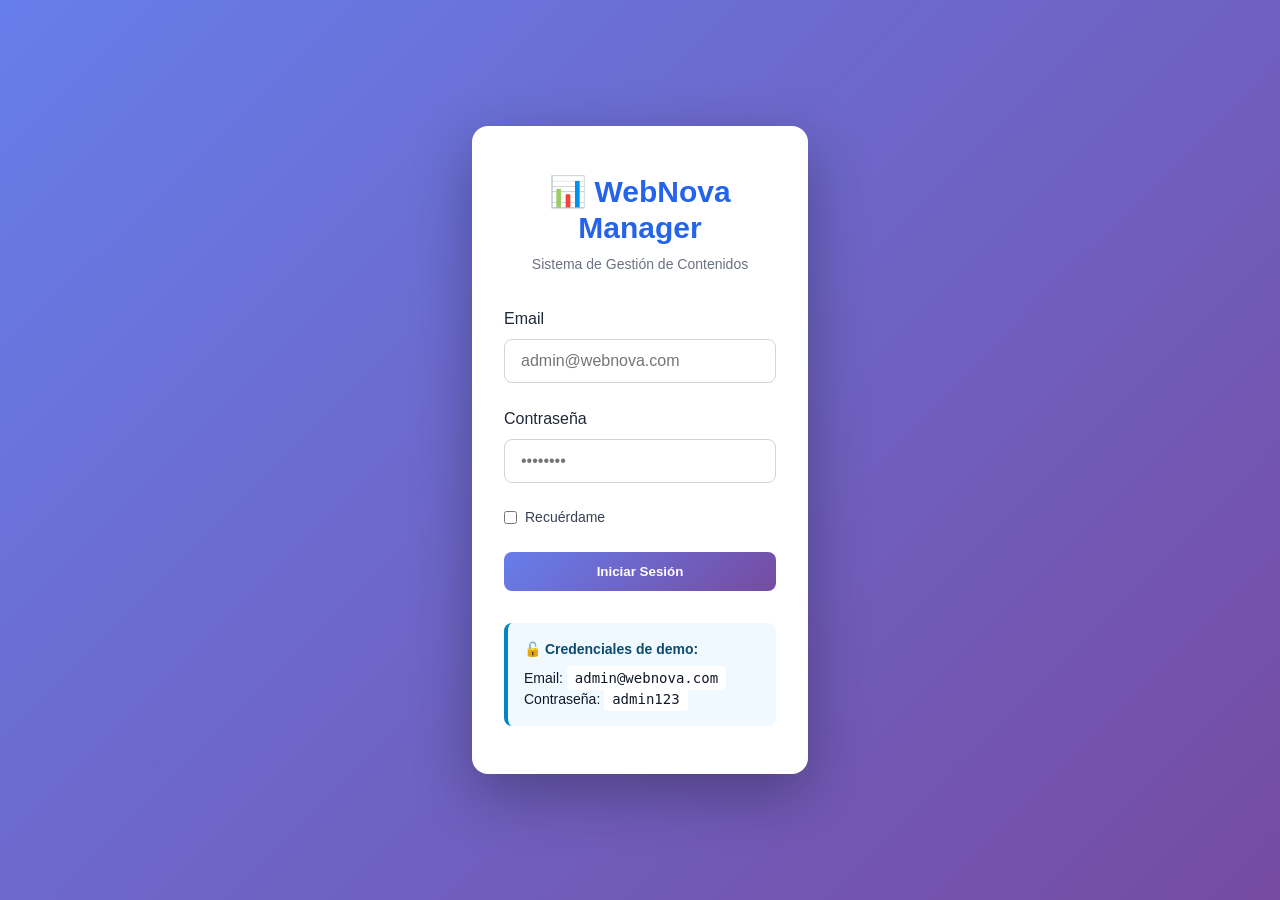
==== admin/index.html @ 4efecaa6 "chore: agregar .gitignore" ====
<!DOCTYPE html>
<html lang="es">
<head>
  <meta charset="UTF-8">
  <meta name="viewport" content="width=device-width, initial-scale=1.0">
  <title>WebNova Manager - Admin Login</title>
  <link rel="stylesheet" href="../assets/css/styles.css">
  <style>
    body {
      display: flex;
      justify-content: center;
      align-items: center;
      min-height: 100vh;
      background: linear-gradient(135deg, #667eea 0%, #764ba2 100%);
    }
    
    .login-container {
      width: 100%;
      max-width: 400px;
      padding: 2rem;
    }
    
    .login-card {
      background: white;
      padding: 3rem 2rem;
      border-radius: 1rem;
      box-shadow: 0 20px 60px rgba(0, 0, 0, 0.3);
    }
    
    .login-header {
      text-align: center;
      margin-bottom: 2rem;
    }
    
    .login-header h1 {
      color: #2563eb;
      margin-bottom: 0.5rem;
    }
    
    .login-header p {
      color: #6b7280;
      font-size: 0.875rem;
    }
    
    .form-group {
      margin-bottom: 1.5rem;
    }
    
    .form-group label {
      display: block;
      margin-bottom: 0.5rem;
      font-weight: 500;
      color: #1f2937;
    }
    
    .form-group input {
      width: 100%;
      padding: 0.75rem 1rem;
      border: 1px solid #d1d5db;
      border-radius: 0.5rem;
      font-size: 1rem;
      transition: all 250ms;
    }
    
    .form-group input:focus {
      outline: none;
      border-color: #2563eb;
      box-shadow: 0 0 0 3px rgba(37, 99, 235, 0.1);
    }
    
    .remember-me {
      display: flex;
      align-items: center;
      gap: 0.5rem;
      margin-bottom: 1.5rem;
      font-size: 0.875rem;
    }
    
    .remember-me input {
      width: auto;
      cursor: pointer;
    }
    
    .btn-login {
      width: 100%;
      padding: 0.75rem;
      background: linear-gradient(135deg, #667eea 0%, #764ba2 100%);
      color: white;
      border: none;
      border-radius: 0.5rem;
      font-weight: 600;
      cursor: pointer;
      transition: all 250ms;
    }
    
    .btn-login:hover {
      transform: translateY(-2px);
      box-shadow: 0 10px 20px rgba(0, 0, 0, 0.2);
    }
    
    .alert {
      margin-bottom: 1.5rem;
    }
    
    .demo-info {
      margin-top: 2rem;
      padding: 1rem;
      background: #f0f9ff;
      border-left: 4px solid #0284c7;
      border-radius: 0.5rem;
      font-size: 0.875rem;
    }
    
    .demo-info strong {
      display: block;
      margin-bottom: 0.5rem;
      color: #0c4a6e;
    }
    
    .demo-info code {
      background: white;
      padding: 0.25rem 0.5rem;
      border-radius: 0.25rem;
      font-family: monospace;
    }
  </style>
</head>
<body>
  <div class="login-container">
    <div class="login-card">
      <div class="login-header">
        <h1>📊 WebNova Manager</h1>
        <p>Sistema de Gestión de Contenidos</p>
      </div>
      
      <div id="alert"></div>
      
      <form id="loginForm" method="POST" action="../auth/login.php">
        <div class="form-group">
          <label for="email">Email</label>
          <input
            type="email"
            id="email"
            name="email"
            placeholder="admin@webnova.com"
            required
          >
        </div>

        <div class="form-group">
          <label for="password">Contraseña</label>
          <input
            type="password"
            id="password"
            name="password"
            placeholder="••••••••"
            required
          >
        </div>

        <div class="remember-me">
          <input type="checkbox" id="remember" name="remember">
          <label for="remember" style="margin: 0;">Recuérdame</label>
        </div>

        <button type="submit" class="btn-login">Iniciar Sesión</button>
      </form>
      
      <div class="demo-info">
        <strong>🔓 Credenciales de demo:</strong>
        Email: <code>admin@webnova.com</code><br>
        Contraseña: <code>admin123</code>
      </div>
    </div>
  </div>
  
  <script>
    // Verificar si ya hay sesión PHP en servidor
    // Esto se hará en middleware/auth.php (próximo paso)
    // Por ahora, solo manejamos el formulario

    // Manejar login con AJAX
    document.getElementById('loginForm').addEventListener('submit', function(e) {
      e.preventDefault(); // Evitar reload de página

      const email = document.getElementById('email').value;
      const password = document.getElementById('password').value;
      const alertDiv = document.getElementById('alert');
      const btn = document.querySelector('.btn-login');

      // Mostrar loading
      btn.disabled = true;
      btn.textContent = 'Verificando...';

      // Hacer POST a auth/login.php
      fetch('../auth/login.php', {
        method: 'POST',
        headers: {
          'Content-Type': 'application/x-www-form-urlencoded',
        },
        body: 'email=' + encodeURIComponent(email) + '&password=' + encodeURIComponent(password)
      })
      .then(response => response.json())
      .then(data => {
        if (data.success) {
          // ✓ Login exitoso
          alertDiv.innerHTML = '<div class="alert alert-success">✓ Acceso concedido. Redirigiendo...</div>';
          setTimeout(() => {
            // Redirigir a dashboard
            window.location.href = 'dashboard.php';
          }, 800);
        } else {
          // ✗ Error
          alertDiv.innerHTML = '<div class="alert alert-danger">✗ ' + data.error + '</div>';
          btn.disabled = false;
          btn.textContent = 'Iniciar Sesión';
          document.getElementById('password').value = '';
        }
      })
      .catch(error => {
        alertDiv.innerHTML = '<div class="alert alert-danger">✗ Error de conexión</div>';
        btn.disabled = false;
        btn.textContent = 'Iniciar Sesión';
        console.error('Error:', error);
      });
    });
  </script>
</body>
</html>
---- assets/css/styles.css ----
/* ════════════════════════════════════════════════════════════════════ */
/* WEBNOVA MANAGER - ESTILOS GLOBALES */
/* ════════════════════════════════════════════════════════════════════ */

:root {
  /* Colores Principales */
  --primary: #2563eb;
  --primary-light: #3b82f6;
  --primary-dark: #1e40af;
  --secondary: #64748b;
  --accent: #06b6d4;
  
  /* Grises */
  --gray-50: #f9fafb;
  --gray-100: #f3f4f6;
  --gray-200: #e5e7eb;
  --gray-300: #d1d5db;
  --gray-400: #9ca3af;
  --gray-500: #6b7280;
  --gray-600: #4b5563;
  --gray-700: #374151;
  --gray-800: #1f2937;
  --gray-900: #111827;
  
  /* Estados */
  --success: #10b981;
  --warning: #f59e0b;
  --danger: #ef4444;
  --info: #06b6d4;
  
  /* Espaciado */
  --spacing-xs: 0.25rem;
  --spacing-sm: 0.5rem;
  --spacing-md: 1rem;
  --spacing-lg: 1.5rem;
  --spacing-xl: 2rem;
  --spacing-2xl: 3rem;
  
  /* Tipografía */
  --font-sans: -apple-system, BlinkMacSystemFont, 'Segoe UI', 'Roboto', 'Oxygen', 'Ubuntu', 'Cantarell', sans-serif;
  --font-size-xs: 0.75rem;
  --font-size-sm: 0.875rem;
  --font-size-base: 1rem;
  --font-size-lg: 1.125rem;
  --font-size-xl: 1.25rem;
  --font-size-2xl: 1.5rem;
  --font-size-3xl: 1.875rem;
  
  /* Sombras */
  --shadow-sm: 0 1px 2px 0 rgba(0, 0, 0, 0.05);
  --shadow-md: 0 4px 6px -1px rgba(0, 0, 0, 0.1);
  --shadow-lg: 0 10px 15px -3px rgba(0, 0, 0, 0.1);
  --shadow-xl: 0 20px 25px -5px rgba(0, 0, 0, 0.1);
  
  /* Bordes */
  --radius-sm: 0.25rem;
  --radius-md: 0.375rem;
  --radius-lg: 0.5rem;
  --radius-xl: 0.75rem;
  --radius-full: 9999px;
  
  /* Transiciones */
  --transition-fast: 150ms ease-in-out;
  --transition-normal: 250ms ease-in-out;
  --transition-slow: 350ms ease-in-out;
}

/* ════════════════════════════════════════════════════════════════════ */
/* RESET Y BASE */
/* ════════════════════════════════════════════════════════════════════ */

* {
  margin: 0;
  padding: 0;
  box-sizing: border-box;
}

html {
  font-size: 16px;
  -webkit-font-smoothing: antialiased;
  -moz-osx-font-smoothing: grayscale;
}

body {
  font-family: var(--font-sans);
  font-size: var(--font-size-base);
  line-height: 1.5;
  color: var(--gray-900);
  background-color: var(--gray-50);
}

/* ════════════════════════════════════════════════════════════════════ */
/* TIPOGRAFÍA */
/* ════════════════════════════════════════════════════════════════════ */

h1, h2, h3, h4, h5, h6 {
  font-weight: 600;
  line-height: 1.2;
  margin-bottom: var(--spacing-md);
}

h1 { font-size: var(--font-size-3xl); }
h2 { font-size: var(--font-size-2xl); }
h3 { font-size: var(--font-size-xl); }
h4 { font-size: var(--font-size-lg); }
h5 { font-size: var(--font-size-base); }
h6 { font-size: var(--font-size-sm); }

p {
  margin-bottom: var(--spacing-md);
}

a {
  color: var(--primary);
  text-decoration: none;
  transition: color var(--transition-fast);
}

a:hover {
  color: var(--primary-dark);
  text-decoration: underline;
}

/* ════════════════════════════════════════════════════════════════════ */
/* FORMULARIOS */
/* ════════════════════════════════════════════════════════════════════ */

input, textarea, select {
  font-family: inherit;
  font-size: var(--font-size-base);
  padding: var(--spacing-sm) var(--spacing-md);
  border: 1px solid var(--gray-300);
  border-radius: var(--radius-lg);
  background-color: white;
  transition: border-color var(--transition-fast), box-shadow var(--transition-fast);
}

input:focus, textarea:focus, select:focus {
  outline: none;
  border-color: var(--primary);
  box-shadow: 0 0 0 3px rgba(37, 99, 235, 0.1);
}

textarea {
  resize: vertical;
  min-height: 100px;
  font-family: var(--font-sans);
}

label {
  display: block;
  margin-bottom: var(--spacing-sm);
  font-weight: 500;
  color: var(--gray-700);
}

/* ════════════════════════════════════════════════════════════════════ */
/* BOTONES */
/* ════════════════════════════════════════════════════════════════════ */

.btn {
  display: inline-flex;
  align-items: center;
  justify-content: center;
  padding: var(--spacing-sm) var(--spacing-lg);
  font-size: var(--font-size-base);
  font-weight: 500;
  border: none;
  border-radius: var(--radius-lg);
  cursor: pointer;
  transition: all var(--transition-fast);
  gap: var(--spacing-sm);
}

.btn:hover {
  transform: translateY(-2px);
  box-shadow: var(--shadow-md);
}

.btn:active {
  transform: translateY(0);
}

/* Variantes de botón */
.btn-primary {
  background-color: var(--primary);
  color: white;
}

.btn-primary:hover {
  background-color: var(--primary-dark);
}

.btn-secondary {
  background-color: var(--gray-200);
  color: var(--gray-900);
}

.btn-secondary:hover {
  background-color: var(--gray-300);
}

.btn-success {
  background-color: var(--success);
  color: white;
}

.btn-danger {
  background-color: var(--danger);
  color: white;
}

.btn-small {
  padding: var(--spacing-xs) var(--spacing-md);
  font-size: var(--font-size-sm);
}

.btn-block {
  display: flex;
  width: 100%;
}

/* ════════════════════════════════════════════════════════════════════ */
/* CARTAS Y CONTENEDORES */
/* ════════════════════════════════════════════════════════════════════ */

.card {
  background-color: white;
  border-radius: var(--radius-xl);
  box-shadow: var(--shadow-md);
  overflow: hidden;
  transition: box-shadow var(--transition-fast);
}

.card:hover {
  box-shadow: var(--shadow-lg);
}

.card-header {
  padding: var(--spacing-lg);
  border-bottom: 1px solid var(--gray-200);
  background-color: var(--gray-50);
}

.card-body {
  padding: var(--spacing-lg);
}

.card-footer {
  padding: var(--spacing-lg);
  border-top: 1px solid var(--gray-200);
  background-color: var(--gray-50);
}

.container {
  max-width: 1200px;
  margin: 0 auto;
  padding: 0 var(--spacing-md);
}

/* ════════════════════════════════════════════════════════════════════ */
/* ALERTAS */
/* ════════════════════════════════════════════════════════════════════ */

.alert {
  padding: var(--spacing-md) var(--spacing-lg);
  border-radius: var(--radius-lg);
  margin-bottom: var(--spacing-md);
  display: flex;
  align-items: center;
  gap: var(--spacing-md);
  animation: slideIn 300ms ease-out;
}

@keyframes slideIn {
  from {
    opacity: 0;
    transform: translateY(-10px);
  }
  to {
    opacity: 1;
    transform: translateY(0);
  }
}

.alert-success {
  background-color: #d1fae5;
  color: #065f46;
  border-left: 4px solid var(--success);
}

.alert-danger {
  background-color: #fee2e2;
  color: #7f1d1d;
  border-left: 4px solid var(--danger);
}

.alert-warning {
  background-color: #fef3c7;
  color: #92400e;
  border-left: 4px solid var(--warning);
}

.alert-info {
  background-color: #cffafe;
  color: #164e63;
  border-left: 4px solid var(--info);
}

/* ════════════════════════════════════════════════════════════════════ */
/* TABLA */
/* ════════════════════════════════════════════════════════════════════ */

table {
  width: 100%;
  border-collapse: collapse;
}

th {
  padding: var(--spacing-md);
  text-align: left;
  font-weight: 600;
  background-color: var(--gray-100);
  border-bottom: 2px solid var(--gray-200);
  color: var(--gray-700);
}

td {
  padding: var(--spacing-md);
  border-bottom: 1px solid var(--gray-200);
}

tbody tr:hover {
  background-color: var(--gray-50);
}

/* ════════════════════════════════════════════════════════════════════ */
/* GRID Y FLEXBOX */
/* ════════════════════════════════════════════════════════════════════ */

.grid {
  display: grid;
  gap: var(--spacing-lg);
}

.grid-2 {
  grid-template-columns: repeat(auto-fit, minmax(300px, 1fr));
}

.grid-3 {
  grid-template-columns: repeat(auto-fit, minmax(250px, 1fr));
}

.grid-4 {
  grid-template-columns: repeat(auto-fit, minmax(200px, 1fr));
}

.flex {
  display: flex;
}

.flex-between {
  display: flex;
  justify-content: space-between;
  align-items: center;
}

.flex-center {
  display: flex;
  justify-content: center;
  align-items: center;
}

.gap-sm { gap: var(--spacing-sm); }
.gap-md { gap: var(--spacing-md); }
.gap-lg { gap: var(--spacing-lg); }

/* ════════════════════════════════════════════════════════════════════ */
/* UTILIDADES */
/* ════════════════════════════════════════════════════════════════════ */

.mt-sm { margin-top: var(--spacing-sm); }
.mt-md { margin-top: var(--spacing-md); }
.mt-lg { margin-top: var(--spacing-lg); }

.mb-sm { margin-bottom: var(--spacing-sm); }
.mb-md { margin-bottom: var(--spacing-md); }
.mb-lg { margin-bottom: var(--spacing-lg); }

.p-sm { padding: var(--spacing-sm); }
.p-md { padding: var(--spacing-md); }
.p-lg { padding: var(--spacing-lg); }

.text-center { text-align: center; }
.text-right { text-align: right; }
.text-left { text-align: left; }

.text-muted { color: var(--gray-500); }
.text-success { color: var(--success); }
.text-danger { color: var(--danger); }
.text-warning { color: var(--warning); }

.font-bold { font-weight: 700; }
.font-semibold { font-weight: 600; }
.font-medium { font-weight: 500; }

.hidden { display: none; }
.visible { display: block; }

/* ════════════════════════════════════════════════════════════════════ */
/* RESPONSIVE */
/* ════════════════════════════════════════════════════════════════════ */

@media (max-width: 768px) {
  .grid-2, .grid-3, .grid-4 {
    grid-template-columns: 1fr;
  }
  
  h1 { font-size: var(--font-size-2xl); }
  h2 { font-size: var(--font-size-xl); }
  
  .container {
    padding: 0 var(--spacing-sm);
  }
}
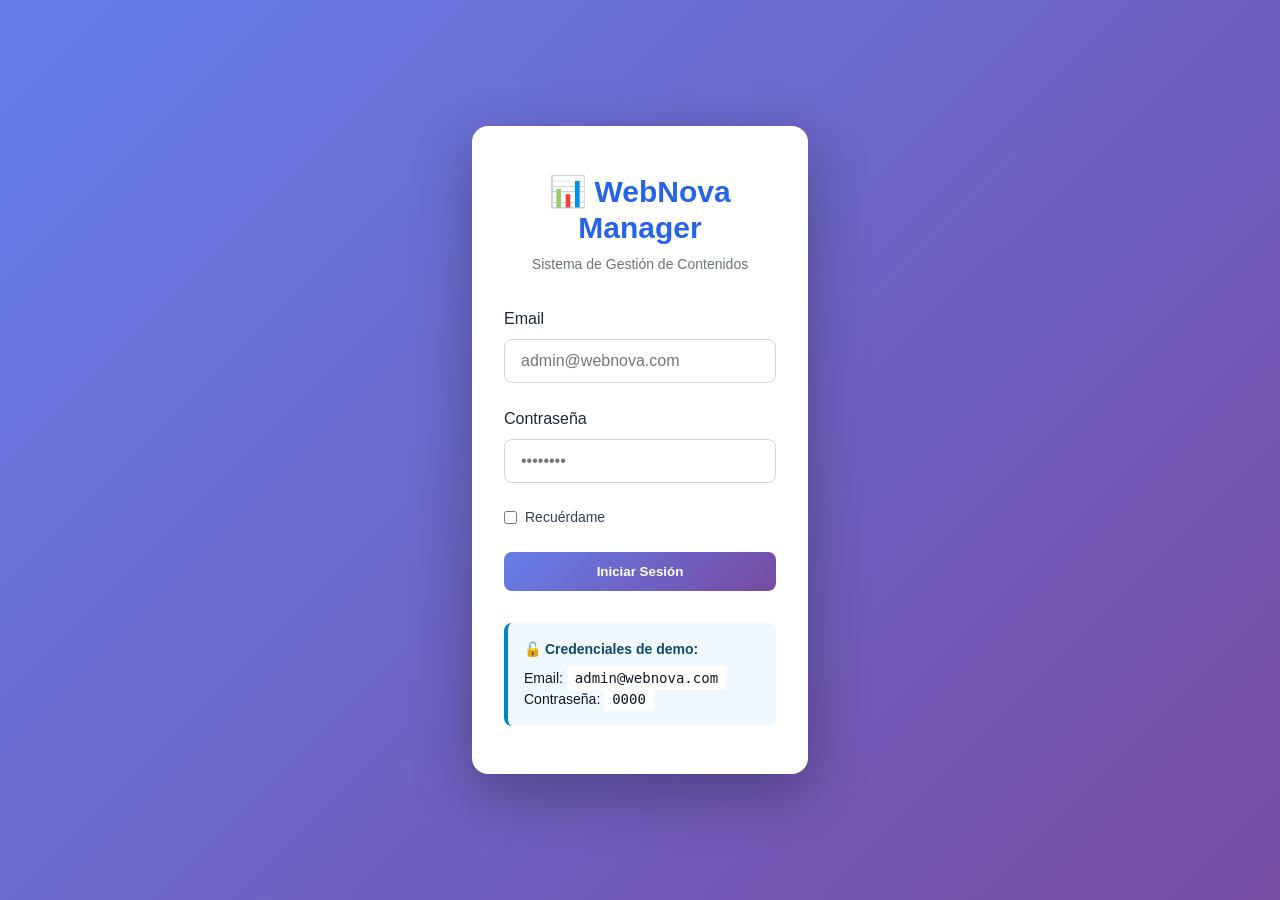
==== commit eecab98b: "cambios" ====
--- a/admin/index.html
+++ b/admin/index.html
@@ -169,7 +169,7 @@
       <div class="demo-info">
         <strong>🔓 Credenciales de demo:</strong>
         Email: <code>admin@webnova.com</code><br>
-        Contraseña: <code>admin123</code>
+        Contraseña: <code>0000</code>
       </div>
     </div>
   </div>
@@ -198,6 +198,7 @@
         headers: {
           'Content-Type': 'application/x-www-form-urlencoded',
         },
+        credentials: 'include',  // ⚠️ CRÍTICO: Incluir cookies de sesión
         body: 'email=' + encodeURIComponent(email) + '&password=' + encodeURIComponent(password)
       })
       .then(response => response.json())
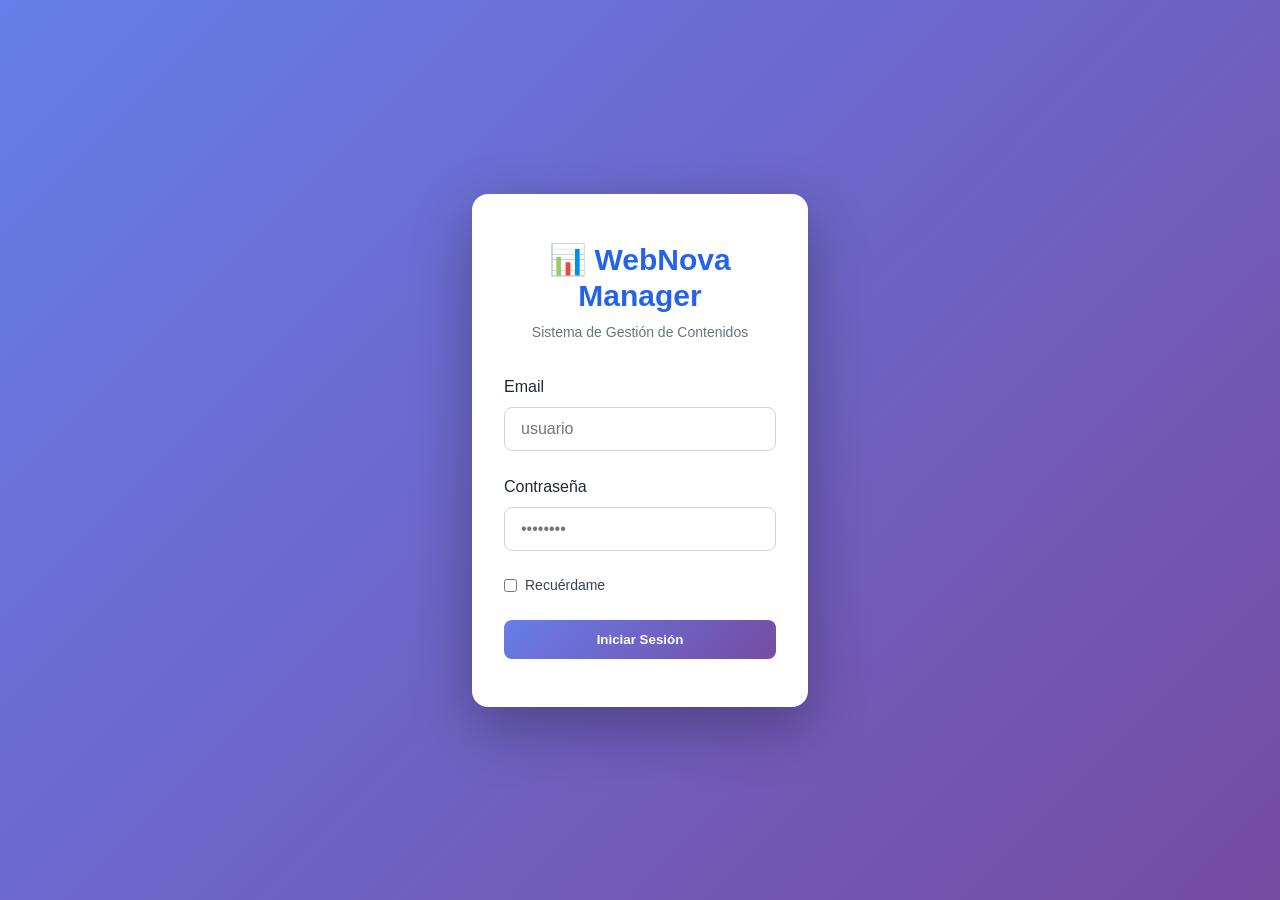
==== commit 862ae30b: "cambios_index" ====
--- a/admin/index.html
+++ b/admin/index.html
@@ -142,7 +142,7 @@
             type="email"
             id="email"
             name="email"
-            placeholder="admin@webnova.com"
+            placeholder="usuario"
             required
           >
         </div>
@@ -166,11 +166,11 @@
         <button type="submit" class="btn-login">Iniciar Sesión</button>
       </form>
       
-      <div class="demo-info">
+      <!--div class="demo-info">
         <strong>🔓 Credenciales de demo:</strong>
         Email: <code>admin@webnova.com</code><br>
         Contraseña: <code>0000</code>
-      </div>
+      </div-->
     </div>
   </div>
   
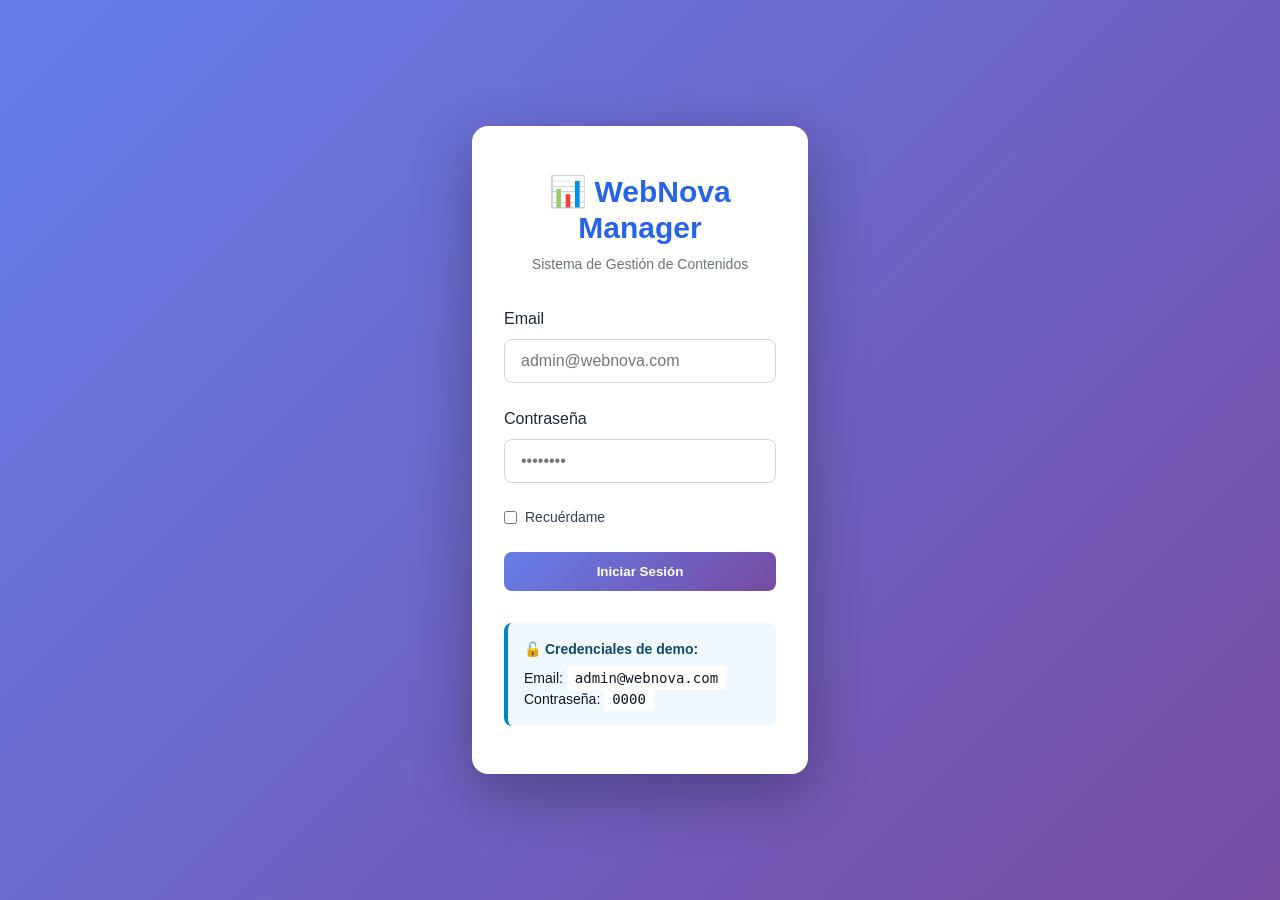
==== commit 5785e19c: "Subida Sergio" ====
--- a/admin/index.html
+++ b/admin/index.html
@@ -142,7 +142,7 @@
             type="email"
             id="email"
             name="email"
-            placeholder="usuario"
+            placeholder="admin@webnova.com"
             required
           >
         </div>
@@ -166,11 +166,11 @@
         <button type="submit" class="btn-login">Iniciar Sesión</button>
       </form>
       
-      <!--div class="demo-info">
+      <div class="demo-info">
         <strong>🔓 Credenciales de demo:</strong>
         Email: <code>admin@webnova.com</code><br>
         Contraseña: <code>0000</code>
-      </div-->
+      </div>
     </div>
   </div>
   
@@ -179,6 +179,11 @@
     // Esto se hará en middleware/auth.php (próximo paso)
     // Por ahora, solo manejamos el formulario
 
+    // Si esta página se abrió desde file://, avisar al usuario
+    if (window.location.protocol === 'file:') {
+      document.getElementById('alert').innerHTML = '<div class="alert alert-danger">✗ Abre esta página desde el servidor: <code>http://localhost/WebnovaManager/admin/index.html</code></div>';
+    }
+
     // Manejar login con AJAX
     document.getElementById('loginForm').addEventListener('submit', function(e) {
       e.preventDefault(); // Evitar reload de página
@@ -198,28 +203,33 @@
         headers: {
           'Content-Type': 'application/x-www-form-urlencoded',
         },
-        credentials: 'include',  // ⚠️ CRÍTICO: Incluir cookies de sesión
+        credentials: 'include',  // ⚠️ Importante: Incluir cookies de sesión
         body: 'email=' + encodeURIComponent(email) + '&password=' + encodeURIComponent(password)
       })
-      .then(response => response.json())
-      .then(data => {
+      .then(async response => {
+        const text = await response.text();
+        let data;
+
+        try {
+          data = JSON.parse(text);
+        } catch (error) {
+          throw new Error('Respuesta inesperada del servidor: ' + text);
+        }
+
         if (data.success) {
-          // ✓ Login exitoso
           alertDiv.innerHTML = '<div class="alert alert-success">✓ Acceso concedido. Redirigiendo...</div>';
           setTimeout(() => {
-            // Redirigir a dashboard
             window.location.href = 'dashboard.php';
           }, 800);
         } else {
-          // ✗ Error
-          alertDiv.innerHTML = '<div class="alert alert-danger">✗ ' + data.error + '</div>';
+          alertDiv.innerHTML = '<div class="alert alert-danger">✗ ' + (data.error || 'Error al iniciar sesión') + '</div>';
           btn.disabled = false;
           btn.textContent = 'Iniciar Sesión';
           document.getElementById('password').value = '';
         }
       })
       .catch(error => {
-        alertDiv.innerHTML = '<div class="alert alert-danger">✗ Error de conexión</div>';
+        alertDiv.innerHTML = '<div class="alert alert-danger">✗ ' + error.message + '</div>';
         btn.disabled = false;
         btn.textContent = 'Iniciar Sesión';
         console.error('Error:', error);
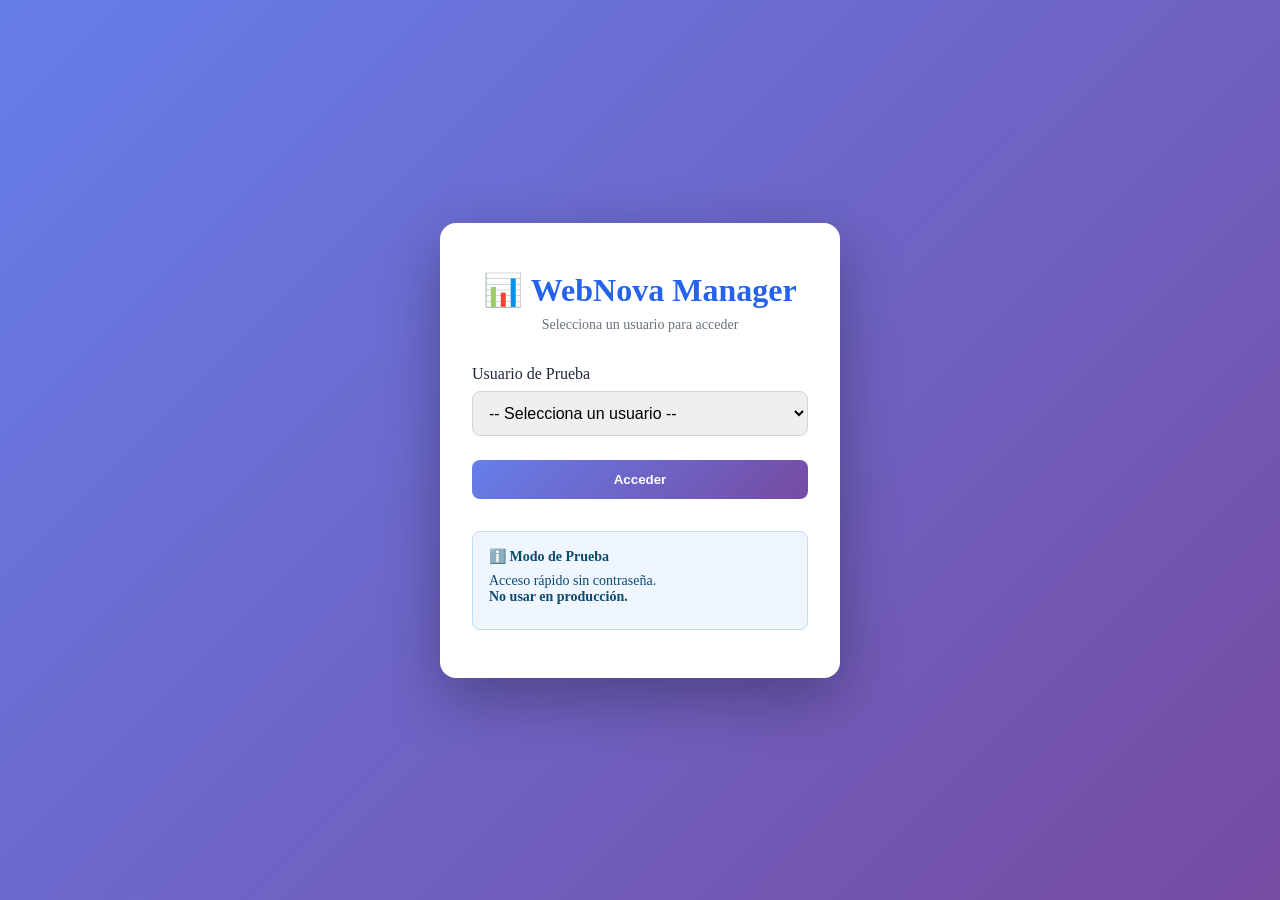
==== commit f3b1c7fb: "Copia de seguridad y nuevos cambios en rama carlos" ====
--- a/admin/index.html
+++ b/admin/index.html
@@ -1,240 +1,11 @@
 <!DOCTYPE html>
-<html lang="es">
+<html>
 <head>
   <meta charset="UTF-8">
-  <meta name="viewport" content="width=device-width, initial-scale=1.0">
-  <title>WebNova Manager - Admin Login</title>
-  <link rel="stylesheet" href="../assets/css/styles.css">
-  <style>
-    body {
-      display: flex;
-      justify-content: center;
-      align-items: center;
-      min-height: 100vh;
-      background: linear-gradient(135deg, #667eea 0%, #764ba2 100%);
-    }
-    
-    .login-container {
-      width: 100%;
-      max-width: 400px;
-      padding: 2rem;
-    }
-    
-    .login-card {
-      background: white;
-      padding: 3rem 2rem;
-      border-radius: 1rem;
-      box-shadow: 0 20px 60px rgba(0, 0, 0, 0.3);
-    }
-    
-    .login-header {
-      text-align: center;
-      margin-bottom: 2rem;
-    }
-    
-    .login-header h1 {
-      color: #2563eb;
-      margin-bottom: 0.5rem;
-    }
-    
-    .login-header p {
-      color: #6b7280;
-      font-size: 0.875rem;
-    }
-    
-    .form-group {
-      margin-bottom: 1.5rem;
-    }
-    
-    .form-group label {
-      display: block;
-      margin-bottom: 0.5rem;
-      font-weight: 500;
-      color: #1f2937;
-    }
-    
-    .form-group input {
-      width: 100%;
-      padding: 0.75rem 1rem;
-      border: 1px solid #d1d5db;
-      border-radius: 0.5rem;
-      font-size: 1rem;
-      transition: all 250ms;
-    }
-    
-    .form-group input:focus {
-      outline: none;
-      border-color: #2563eb;
-      box-shadow: 0 0 0 3px rgba(37, 99, 235, 0.1);
-    }
-    
-    .remember-me {
-      display: flex;
-      align-items: center;
-      gap: 0.5rem;
-      margin-bottom: 1.5rem;
-      font-size: 0.875rem;
-    }
-    
-    .remember-me input {
-      width: auto;
-      cursor: pointer;
-    }
-    
-    .btn-login {
-      width: 100%;
-      padding: 0.75rem;
-      background: linear-gradient(135deg, #667eea 0%, #764ba2 100%);
-      color: white;
-      border: none;
-      border-radius: 0.5rem;
-      font-weight: 600;
-      cursor: pointer;
-      transition: all 250ms;
-    }
-    
-    .btn-login:hover {
-      transform: translateY(-2px);
-      box-shadow: 0 10px 20px rgba(0, 0, 0, 0.2);
-    }
-    
-    .alert {
-      margin-bottom: 1.5rem;
-    }
-    
-    .demo-info {
-      margin-top: 2rem;
-      padding: 1rem;
-      background: #f0f9ff;
-      border-left: 4px solid #0284c7;
-      border-radius: 0.5rem;
-      font-size: 0.875rem;
-    }
-    
-    .demo-info strong {
-      display: block;
-      margin-bottom: 0.5rem;
-      color: #0c4a6e;
-    }
-    
-    .demo-info code {
-      background: white;
-      padding: 0.25rem 0.5rem;
-      border-radius: 0.25rem;
-      font-family: monospace;
-    }
-  </style>
+  <meta http-equiv="refresh" content="0; url=quick-login.html">
+  <title>Redirigiendo...</title>
 </head>
 <body>
-  <div class="login-container">
-    <div class="login-card">
-      <div class="login-header">
-        <h1>📊 WebNova Manager</h1>
-        <p>Sistema de Gestión de Contenidos</p>
-      </div>
-      
-      <div id="alert"></div>
-      
-      <form id="loginForm" method="POST" action="../auth/login.php">
-        <div class="form-group">
-          <label for="email">Email</label>
-          <input
-            type="email"
-            id="email"
-            name="email"
-            placeholder="admin@webnova.com"
-            required
-          >
-        </div>
-
-        <div class="form-group">
-          <label for="password">Contraseña</label>
-          <input
-            type="password"
-            id="password"
-            name="password"
-            placeholder="••••••••"
-            required
-          >
-        </div>
-
-        <div class="remember-me">
-          <input type="checkbox" id="remember" name="remember">
-          <label for="remember" style="margin: 0;">Recuérdame</label>
-        </div>
-
-        <button type="submit" class="btn-login">Iniciar Sesión</button>
-      </form>
-      
-      <div class="demo-info">
-        <strong>🔓 Credenciales de demo:</strong>
-        Email: <code>admin@webnova.com</code><br>
-        Contraseña: <code>0000</code>
-      </div>
-    </div>
-  </div>
-  
-  <script>
-    // Verificar si ya hay sesión PHP en servidor
-    // Esto se hará en middleware/auth.php (próximo paso)
-    // Por ahora, solo manejamos el formulario
-
-    // Si esta página se abrió desde file://, avisar al usuario
-    if (window.location.protocol === 'file:') {
-      document.getElementById('alert').innerHTML = '<div class="alert alert-danger">✗ Abre esta página desde el servidor: <code>http://localhost/WebnovaManager/admin/index.html</code></div>';
-    }
-
-    // Manejar login con AJAX
-    document.getElementById('loginForm').addEventListener('submit', function(e) {
-      e.preventDefault(); // Evitar reload de página
-
-      const email = document.getElementById('email').value;
-      const password = document.getElementById('password').value;
-      const alertDiv = document.getElementById('alert');
-      const btn = document.querySelector('.btn-login');
-
-      // Mostrar loading
-      btn.disabled = true;
-      btn.textContent = 'Verificando...';
-
-      // Hacer POST a auth/login.php
-      fetch('../auth/login.php', {
-        method: 'POST',
-        headers: {
-          'Content-Type': 'application/x-www-form-urlencoded',
-        },
-        credentials: 'include',  // ⚠️ Importante: Incluir cookies de sesión
-        body: 'email=' + encodeURIComponent(email) + '&password=' + encodeURIComponent(password)
-      })
-      .then(async response => {
-        const text = await response.text();
-        let data;
-
-        try {
-          data = JSON.parse(text);
-        } catch (error) {
-          throw new Error('Respuesta inesperada del servidor: ' + text);
-        }
-
-        if (data.success) {
-          alertDiv.innerHTML = '<div class="alert alert-success">✓ Acceso concedido. Redirigiendo...</div>';
-          setTimeout(() => {
-            window.location.href = 'dashboard.php';
-          }, 800);
-        } else {
-          alertDiv.innerHTML = '<div class="alert alert-danger">✗ ' + (data.error || 'Error al iniciar sesión') + '</div>';
-          btn.disabled = false;
-          btn.textContent = 'Iniciar Sesión';
-          document.getElementById('password').value = '';
-        }
-      })
-      .catch(error => {
-        alertDiv.innerHTML = '<div class="alert alert-danger">✗ ' + error.message + '</div>';
-        btn.disabled = false;
-        btn.textContent = 'Iniciar Sesión';
-        console.error('Error:', error);
-      });
-    });
-  </script>
+  Redirigiendo a acceso rápido...
 </body>
 </html>
